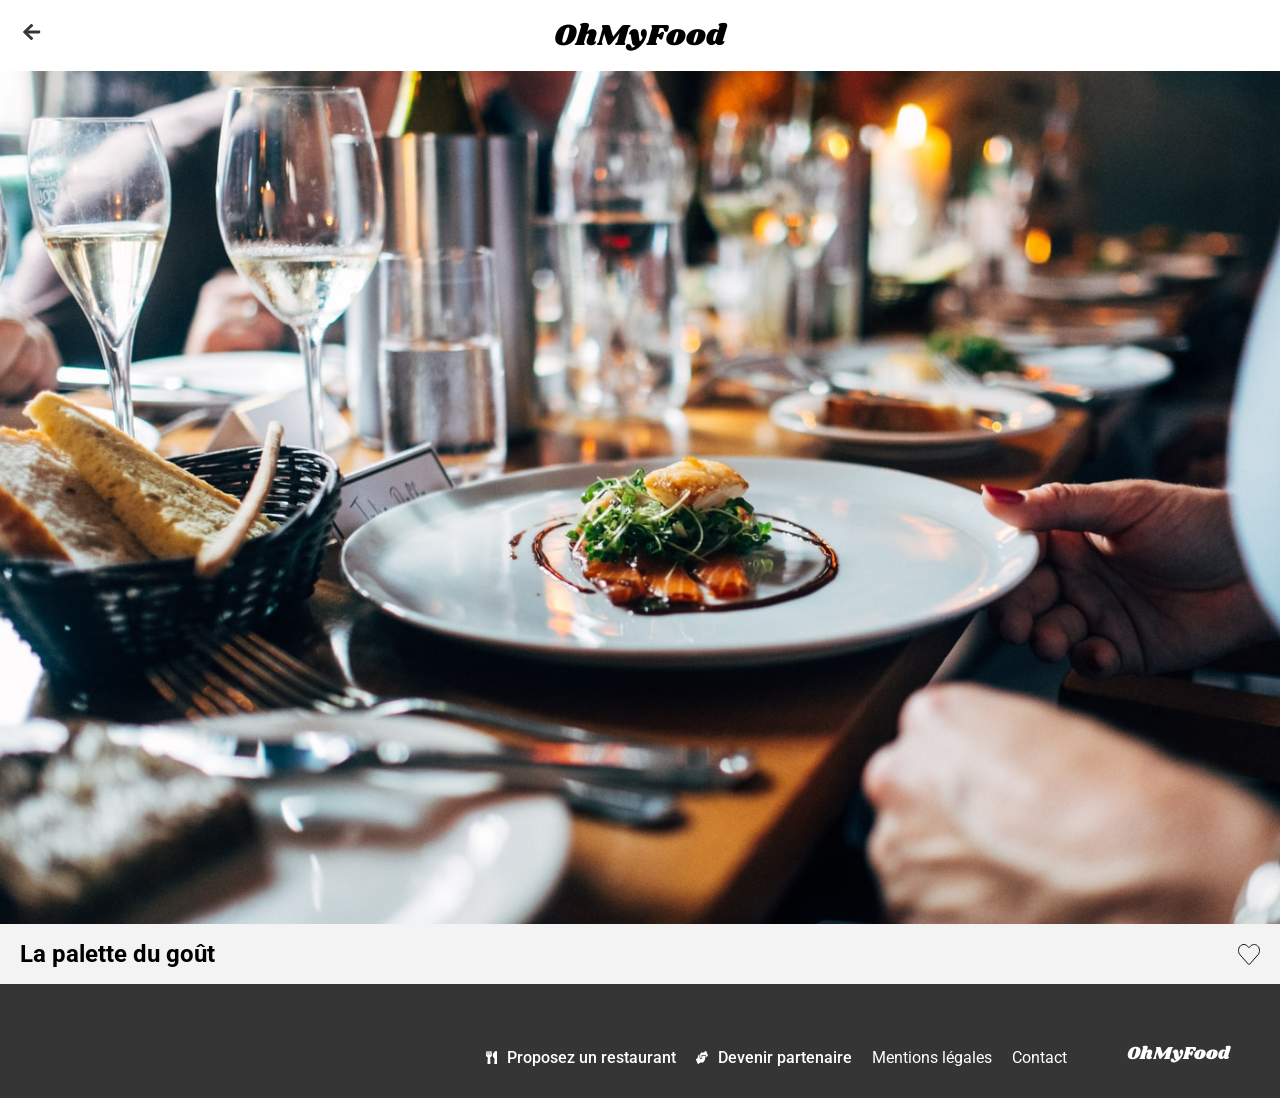
==== restaurant-1.html @ 134ded93 "Responsive accueil done" ====
<!DOCTYPE html>
<html lang="fr">
<head>
    <meta charset="UTF-8">
    <meta name="viewport" content="width=device-width, initial-scale=1.0">
    <title>OhMyFood</title>
    <link rel="stylesheet" href="sass/index-style.css">
    <link rel="preconnect" href="https://fonts.googleapis.com">
    <link rel="preconnect" href="https://fonts.gstatic.com" crossorigin>
    <link href="https://fonts.googleapis.com/css2?family=Roboto:ital,wght@0,100..900;1,100..900&family=Shrikhand&display=swap" rel="stylesheet">
    <link rel="stylesheet" href="https://cdnjs.cloudflare.com/ajax/libs/font-awesome/6.2.1/css/all.min.css" 
    integrity="sha512-MV7K8+y+gLIBoVD59lQIYicR65iaqukzvf/nwasF0nqhPay5w/9lJmVM2hMDcnK1OnMGCdVK+iQrJ7lzPJQd1w==" 
    crossorigin="anonymous" referrerpolicy="no-referrer">
</head>
<body>
        <header class="header_restaurants">
            <div class="title-bar">
                <a href="index.html" class="back-btn">
                    <img src="/assets/icons/back.svg" alt="fleche de retour menu">
                </a>
                <h1>OhMyFood</h1>
            </div>
            <img src="restaurants/resto1.jpg" alt="photo du restaurant 1">
        </header>
        <main>
            <div class="resto-titre">
                <h2>La palette du goût</h2>
                <img src="/assets/icons/heart.svg" alt="icone coeur vide">
        </main>
        <footer>
            <h2>OhMyFood</h2>
            <div>
                <a href="#">
                        <img src="/assets/icons/ustensils.svg"></i>
                        <p>Proposez un restaurant</p>
                </a>
                <a href="#">
                        <img src="/assets/icons/handshake.svg"></i>
                        <p>Devenir partenaire</p>
                </a>
                <a href="#">Mentions légales</a>
                <a href="#">Contact</a>
            </div>
        </footer>
</body>
</html>
---- sass/index-style.css ----
@charset "UTF-8";
.loader {
  background: white;
  width: 99.9vw;
  height: 100vh;
  position: absolute;
  top: 0px;
  left: 0px;
  display: flex;
  justify-content: center;
  align-items: center;
  align-content: center;
  z-index: 10;
  animation: loader-anim 0.05s 3s linear forwards;
}
.loader .square__container {
  width: 200px;
  height: 120px;
  position: relative;
  /* Le carré du loader*/
}
.loader .square__container .square {
  width: 24px;
  height: 24px;
  background: #99E2D0;
  offset-path: path("M 100 60 C 150 0, 200 0, 200 60 C 200 120, 150 120, 100 60 C 50 0, 0 0, 0 60 C 0 120, 50 120, 100 60");
  animation: infini 1s cubic-bezier(0.8, 0.33, 0.34, 0.69) 4;
}

/* Animation du loader */
@keyframes loader-anim {
  to {
    opacity: 0;
    z-index: -1;
  }
}
@keyframes infini {
  from {
    offset-distance: 0%;
  }
  to {
    offset-distance: 100%;
  }
}
.fa-solid {
  color: #7E7E7E;
}

body {
  padding: 0px;
  margin: 0px;
  width: 100%;
  background-color: #f3f3f3;
}

.contenu {
  width: 100%;
}

header {
  display: flex;
  flex-direction: column;
  align-items: center;
  justify-content: center;
  padding: 0px;
  gap: 4px;
}
header h2 {
  text-align: center;
  width: 75%;
}
header p {
  text-align: center;
}

h1 {
  font-family: "Shrikhand", serif;
  font-size: 30px;
  font-weight: 400;
  text-align: center;
  background-color: white;
  width: 100%;
  margin: 0;
  padding: 14px 0px 13px 0px;
  box-shadow: 0px 2px 4px 0px rgba(0, 0, 0, 0.1490196078);
}

h2 {
  font-family: "Roboto", sans-serif;
  font-size: 24px;
  font-weight: 700;
}

a {
  text-decoration: none;
  color: black;
}

.loc {
  width: 100%;
  height: 50px;
  background-color: #EAEAEA;
  display: flex;
  flex-direction: row;
  align-items: center;
  justify-content: center;
  gap: 8px;
  box-shadow: 0px 4px 4px 0px rgba(0, 0, 0, 0.2509803922);
}
.loc p {
  font-family: "Roboto", sans-serif;
  font-size: 16px;
  font-weight: 500;
  color: #353535;
  margin: 0px;
}

.intro {
  display: flex;
  flex-direction: column;
  align-items: center;
  gap: 16px;
  text-align: center;
}
.intro h2 {
  padding-top: 39px;
  margin: 0px;
  width: 275px;
}
.intro p {
  font-family: "Roboto", sans-serif;
  margin: 0px;
  padding: 0px 16px;
  font-size: 18px;
  font-weight: 300;
}
.intro a {
  text-decoration: none;
  text-align: center;
  align-content: center;
  color: white;
  background-image: linear-gradient(0deg, #9356DC, #FF79DA);
  width: 218px;
  height: 50px;
  border-radius: 25px;
  font-family: "Roboto", sans-serif;
  font-size: 16px;
  font-weight: 500;
  box-shadow: 0px 4px 10px 0px rgba(0, 0, 0, 0.2509803922);
  margin-bottom: 57px;
  transition: background-image 300ms;
}
.intro a:hover {
  background-image: linear-gradient(0deg, rgb(174, 128.25, 228.75), rgb(255, 172, 232.0820895522));
}

.fonctionnement {
  background-color: white;
  height: 440px;
  display: flex;
  flex-direction: column;
}
.fonctionnement h2 {
  padding: 48px 80px 26px 20px;
  margin: 0px;
}

.steps {
  display: flex;
  flex-direction: column;
  justify-content: center;
  align-items: center;
  gap: 25px;
  padding: 0px 20px 48px 20px;
}
.steps .step__card {
  position: relative;
  width: 335px;
  height: 72px;
  display: flex;
  flex-direction: row;
  align-items: center;
  gap: 16px;
  margin: 0px;
}
.steps .step__card .step__number {
  position: absolute;
  left: 10px;
  font-family: "Roboto", sans-serif;
  font-size: 14px;
  font-weight: 500;
  color: white;
  text-align: center;
  align-content: center;
  justify-content: center;
  background-color: #9356DC;
  width: 24px;
  height: 24px;
  border-radius: 50%;
  margin: 0px;
  z-index: 2;
}
.steps .step__card .step__card-content {
  width: calc(100% - 30px);
  height: 100%;
  position: relative;
  left: 20px;
  background-color: #F6F6F6;
  border-radius: 20px;
  box-shadow: 0px 4px 15px 0px rgba(0, 0, 0, 0.1490196078);
  display: flex;
  flex-direction: row;
  align-items: center;
  gap: 20px;
  z-index: 1;
  overflow: hidden;
  white-space: nowrap;
}
.steps .step__card .step__card-content i {
  position: relative;
  left: 30px;
}
.steps .step__card .step__card-content p {
  position: relative;
  left: 24px;
  width: 211px;
  font-family: "Roboto", sans-serif;
  font-size: 16px;
  font-weight: 500;
}

.header_restaurants {
  display: flex;
  flex-direction: column;
  align-items: center;
  gap: 0px;
}
.header_restaurants img {
  width: 100%;
  height: 20%;
  object-fit: cover;
}
.header_restaurants .title-bar {
  background-color: white;
  width: 100%;
  display: flex;
  flex-direction: row;
  align-items: center;
  gap: 8px;
}
.header_restaurants .title-bar .back-btn {
  position: absolute;
  left: 23px;
  top: 24px;
  text-decoration: none;
  color: black;
  background-color: white;
}

.restaurants {
  display: flex;
  flex-direction: column;
  justify-content: center;
  align-items: center;
  gap: 16px;
  padding: 0px 20px 48px 20px;
}
.restaurants h2 {
  padding: 54px 80px 10px 20px;
  margin: 0px;
}
.restaurants .restaurants__cards {
  display: flex;
  flex-direction: column;
  flex-wrap: wrap;
  gap: 18px;
}
.restaurants .restaurants__cards a {
  width: 100%;
}
.restaurants .restaurants__cards .restaurant__card {
  position: relative;
  width: 335px;
  height: 251px;
  background-color: white;
  border-radius: 20px;
  display: flex;
  flex-direction: column;
}
.restaurants .restaurants__cards .restaurant__card .newLabel {
  position: absolute;
  right: 15px;
  top: 15px;
  background-color: #99E2D0;
  color: #008766;
  font-family: "Roboto", sans-serif;
  font-size: 14px;
  font-weight: 500;
  padding: 4px 8px;
  border-radius: 2px;
  margin: 0px;
  z-index: 2;
}
.restaurants .restaurants__cards .restaurant__card img {
  border-top-left-radius: 20px;
  border-top-right-radius: 20px;
  height: 70%;
  object-fit: cover;
}
.restaurants .restaurants__cards .restaurant__card .restaurant__card-content {
  position: relative;
  padding: 16px;
  display: flex;
  flex-direction: row;
  justify-content: space-between;
  align-items: center;
  gap: 8px;
}
.restaurants .restaurants__cards .restaurant__card .restaurant__card-content img {
  position: absolute;
  right: 25px;
  width: 22px;
  height: 21px;
  border-radius: 0px;
}
.restaurants .restaurants__cards .restaurant__card .restaurant__card-content .heart__noanim {
  opacity: 1;
  transition: opacity 200ms;
}
.restaurants .restaurants__cards .restaurant__card .restaurant__card-content .heart__noanim:hover {
  opacity: 0;
}
.restaurants .restaurants__cards .restaurant__card .restaurant__card-content .heart__anim {
  opacity: 0;
  transition: opacity 200ms;
}
.restaurants .restaurants__cards .restaurant__card .restaurant__card-content .heart__anim:hover {
  opacity: 1;
}
.restaurants .restaurants__cards .restaurant__card .restaurant__card-content .restaurant__card-txt h3 {
  font-family: "Roboto", sans-serif;
  font-size: 18px;
  font-weight: 700;
  margin: 0px;
}
.restaurants .restaurants__cards .restaurant__card .restaurant__card-content .restaurant__card-txt p {
  font-family: "Roboto", sans-serif;
  font-size: 17px;
  font-weight: 300;
  margin: 0px;
}

.resto-titre {
  display: flex;
  flex-direction: row;
  align-items: center;
  justify-content: space-between;
  padding: 16px 20px;
}
.resto-titre h2 {
  font-family: "Roboto", sans-serif;
  font-size: 24px;
  font-weight: 700;
  margin: 0px;
}
.resto-titre img {
  width: 22px;
  height: 21px;
}

footer {
  height: 114px;
  background-color: #353535;
  display: flex;
  flex-direction: column;
  align-items: flex-start;
  justify-content: flex-start;
  gap: 8px;
  padding-top: 25px;
  padding-left: 22px;
  padding-bottom: 22px;
}
footer h2 {
  font-family: "Shrikhand", cursive;
  font-size: 18px;
  font-weight: 500;
  color: white;
  margin: 0px;
}
footer a {
  display: flex;
  flex-direction: row;
  align-items: center;
  text-decoration: none;
  gap: 10px;
  color: white;
  font-family: "Roboto", sans-serif;
  font-size: 16px;
  font-weight: 400;
}
footer a p {
  font-family: "Roboto", sans-serif;
  font-size: 16px;
  font-weight: 500;
  color: white;
  margin: 0px;
  white-space: nowrap;
}

@media (min-width: 920px) {
  .fonctionnement {
    height: 220px;
  }
  .steps {
    flex-direction: row;
  }
  .steps .step__card {
    flex-direction: row;
  }
  .restaurants h2 {
    padding: 54px 20px 10px 20px;
    margin: 0px;
  }
  .restaurants .restaurants__cards {
    display: grid;
    grid-template-columns: 49% 49%;
    grid-template-rows: auto;
    width: 70%;
    height: 100%;
    row-gap: 50px;
    column-gap: 100px;
    place-items: center;
    place-content: center;
  }
  .restaurants .restaurants__cards .restaurant__card {
    width: 100%;
  }
}
@media (min-width: 1130px) {
  .restaurants .restaurants__cards .restaurant__card {
    width: 100%;
    max-width: 490px;
  }
  footer {
    flex-direction: row-reverse;
    padding-right: 22px;
    gap: 0px;
    padding: 0px;
  }
  footer > div {
    width: 100%;
    display: flex;
    justify-content: flex-end;
    gap: 20px;
    padding-right: 60px;
    padding-top: 64px;
  }
  footer h2 {
    padding-top: 57px;
    padding-right: 25px;
    margin-right: 25px;
    font-size: 18px;
  }
  footer a {
    width: auto;
  }
  footer a p {
    width: auto;
  }
}

/*# sourceMappingURL=index-style.css.map */
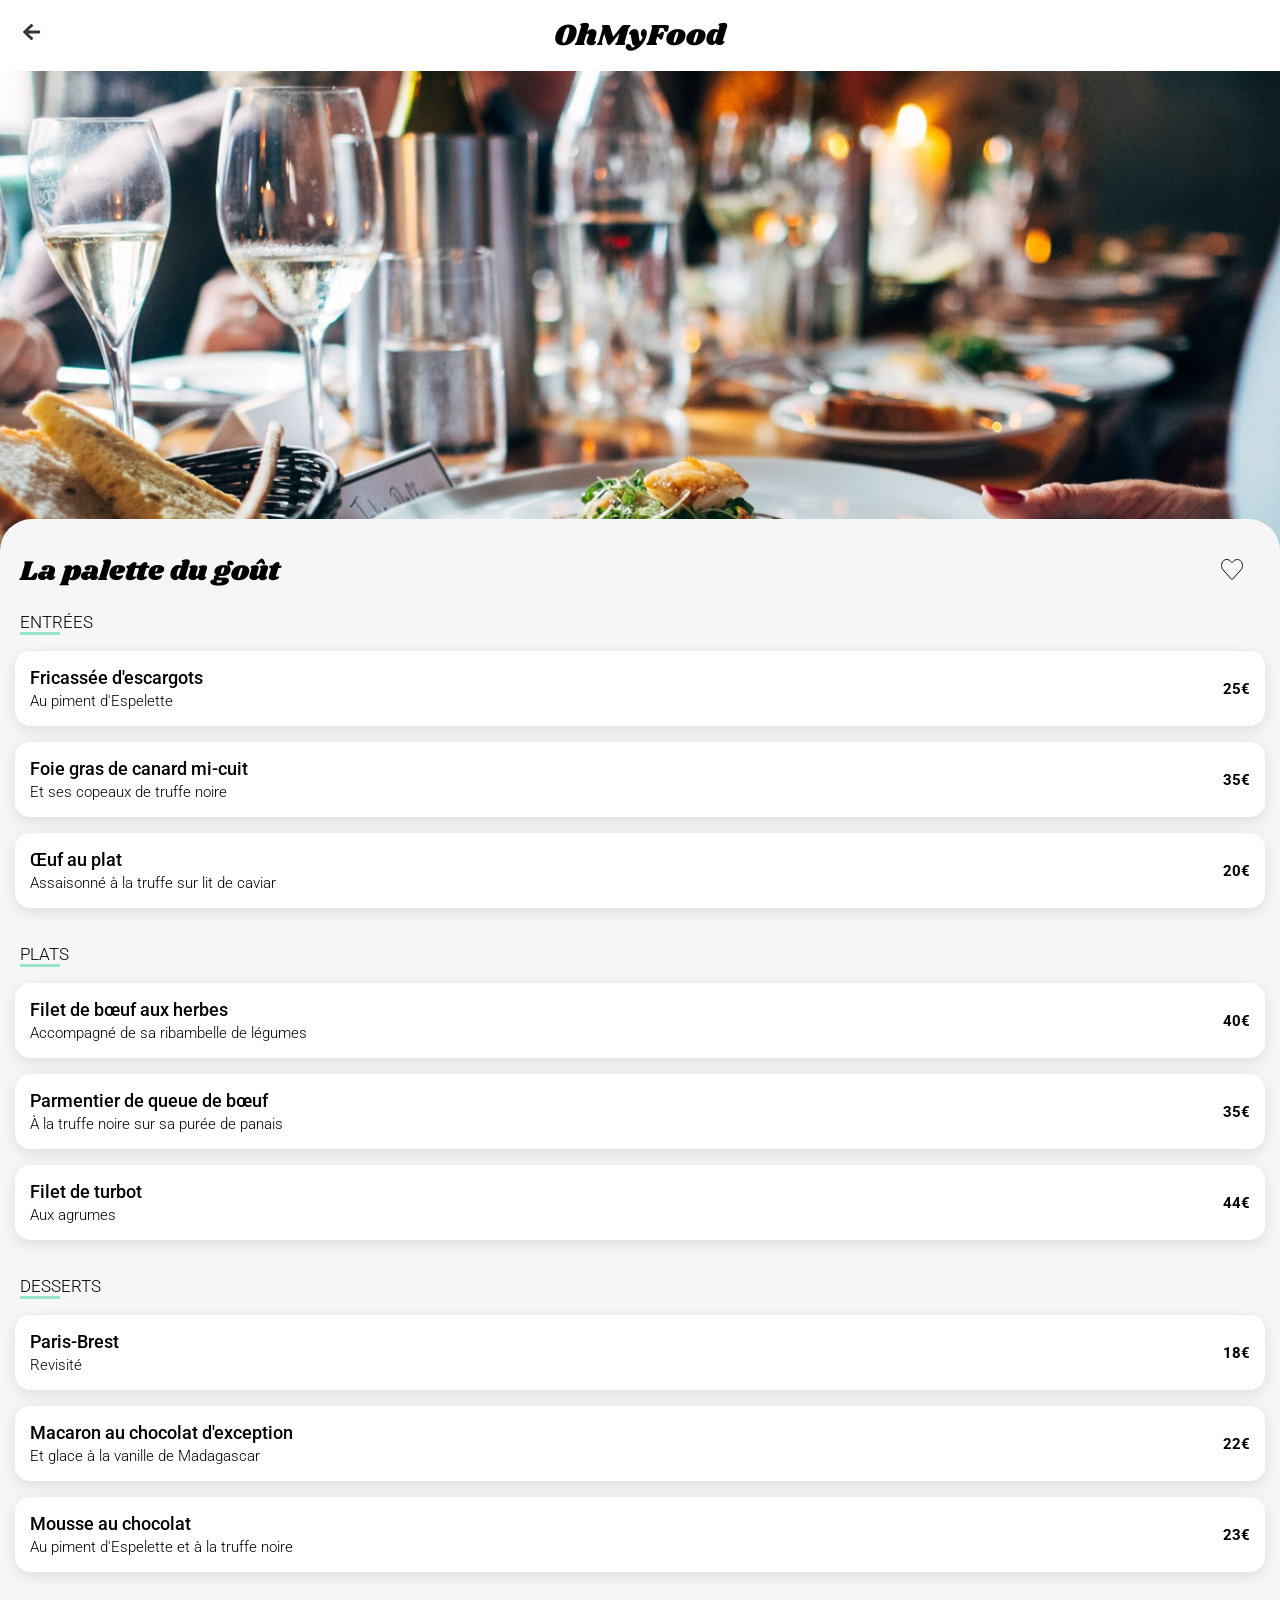
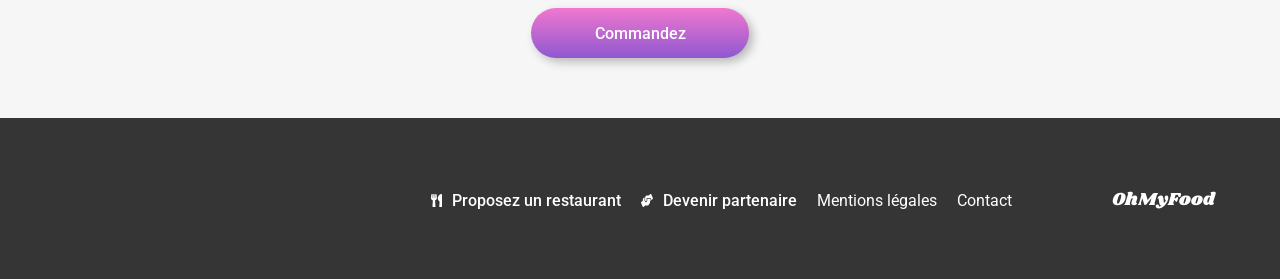
==== commit cb079fbf: "animations resto 1 ok" ====
--- a/restaurant-1.html
+++ b/restaurant-1.html
@@ -20,12 +20,112 @@
                 </a>
                 <h1>OhMyFood</h1>
             </div>
+        </header>
+        <div class="restaurant__image">
             <img src="restaurants/resto1.jpg" alt="photo du restaurant 1">
-        </header>
-        <main>
-            <div class="resto-titre">
+        </div>
+        <main class="restaurant__main">
+            <div class="resto__titre">
                 <h2>La palette du goût</h2>
-                <img src="/assets/icons/heart.svg" alt="icone coeur vide">
+                <img class="heart__noanim" src="/assets/icons/heart.svg">
+                <img class="heart__anim" src="/assets/icons/heart_filled.svg">
+            </div>
+            <div class="resto__menu">
+                <div class="menu__partie"><p>ENTRÉES</p></div>
+                <div class=" menu__item menu__item--1">
+                    <div class="item__content">
+                        <h3 class="item__name">Fricassée d'escargots</h3>
+                        <div class="item__description">Au piment d'Espelette</div>
+                    </div>
+                    <p class="item__price">25€</p>
+                    <div class="selection">
+                        <i class="fa-solid fa-circle-check"></i>
+                    </div>
+                </div>
+                <div class="menu__item menu__item--2">
+                    <div class="item__content">
+                        <h3 class="item__name">Foie gras de canard mi-cuit</h3>
+                        <p class="item__description">Et ses copeaux de truffe noire</p>
+                    </div>
+                    <p class="item__price">35€</p>
+                    <div class="selection">
+                        <i class="fa-solid fa-circle-check"></i>
+                    </div>
+                </div>
+                <div class="menu__item menu__item--3">
+                    <div class="item__content">
+                        <h3 class="item__name">Œuf au plat</h3>
+                        <p class="item__description">Assaisonné à la truffe sur lit de caviar</p>
+                    </div>
+                    <p class="item__price">20€</p>
+                    <div class="selection">
+                        <i class="fa-solid fa-circle-check"></i>
+                    </div>
+                </div>
+                <div class="menu__partie"><p>PLATS</p></div>
+                <div class="menu__item menu__item--4">
+                    <div class="item__content">
+                        <h3 class="item__name">Filet de bœuf aux herbes</h3>
+                        <p class="item__description">Accompagné de sa ribambelle de légumes</p>
+                    </div>
+                    <p class="item__price">40€</p>
+                    <div class="selection">
+                        <i class="fa-solid fa-circle-check"></i>
+                    </div>
+                </div>
+                <div class="menu__item menu__item--5">
+                    <div class="item__content">
+                        <h3 class="item__name">Parmentier de queue de bœuf</h3>
+                        <p class="item__description">À la truffe noire sur sa purée de panais</p>
+                    </div>
+                    <p class="item__price">35€</p>
+                    <div class="selection">
+                        <i class="fa-solid fa-circle-check"></i>
+                    </div>
+                </div>
+                <div class="menu__item menu__item--6">
+                    <div class="item__content">
+                        <h3 class="item__name">Filet de turbot</h3>
+                        <p class="item__description">Aux agrumes</p>
+                    </div>
+                    <p class="item__price">44€</p>
+                    <div class="selection">
+                        <i class="fa-solid fa-circle-check"></i>
+                    </div>
+                </div>
+                <div class="menu__partie"><p>DESSERTS</p></div>
+                <div class="menu__item menu__item--7">
+                    <div class="item__content">
+                        <h3 class="item__name">Paris-Brest</h3>
+                        <p class="item__description">Revisité</p>
+                    </div>
+                    <p class="item__price">18€</p>
+                    <div class="selection">
+                        <i class="fa-solid fa-circle-check"></i>
+                    </div>
+                </div>
+                <div class="menu__item menu__item--8">
+                    <div class="item__content">
+                        <h3 class="item__name">Macaron au chocolat d'exception </h3>
+                        <p class="item__description">Et glace à la vanille de Madagascar</p>
+                    </div>
+                    <p class="item__price">22€</p>
+                    <div class="selection">
+                        <i class="fa-solid fa-circle-check"></i>
+                    </div>
+                </div>
+                <div class="menu__item menu__item--9">
+                    <div class="item__content">
+                        <h3 class="item__name">Mousse au chocolat</h3>
+                        <p class="item__description">Au piment d'Espelette et à la truffe noire</p>
+                    </div>
+                    <p class="item__price">23€</p>
+                    <div class="selection">
+                        <i class="fa-solid fa-circle-check"></i>
+                    </div>
+                </div>
+            </div>
+            <div class="btn__container"><a href="#" class="btn">Commandez</a></div>
         </main>
         <footer>
             <h2>OhMyFood</h2>
--- a/sass/index-style.css
+++ b/sass/index-style.css
@@ -46,6 +46,22 @@
   color: #7E7E7E;
 }
 
+.heart__noanim {
+  opacity: 1;
+  transition: opacity 200ms;
+}
+.heart__noanim:hover {
+  opacity: 0;
+}
+
+.heart__anim {
+  opacity: 0;
+  transition: opacity 200ms;
+}
+.heart__anim:hover {
+  opacity: 1;
+}
+
 body {
   padding: 0px;
   margin: 0px;
@@ -96,62 +112,75 @@
   color: black;
 }
 
-.loc {
-  width: 100%;
-  height: 50px;
-  background-color: #EAEAEA;
-  display: flex;
-  flex-direction: row;
-  align-items: center;
+.btn__container {
+  display: flex;
   justify-content: center;
-  gap: 8px;
-  box-shadow: 0px 4px 4px 0px rgba(0, 0, 0, 0.2509803922);
-}
-.loc p {
-  font-family: "Roboto", sans-serif;
-  font-size: 16px;
-  font-weight: 500;
-  color: #353535;
-  margin: 0px;
-}
-
-.intro {
-  display: flex;
-  flex-direction: column;
-  align-items: center;
-  gap: 16px;
-  text-align: center;
-}
-.intro h2 {
-  padding-top: 39px;
-  margin: 0px;
-  width: 275px;
-}
-.intro p {
-  font-family: "Roboto", sans-serif;
-  margin: 0px;
-  padding: 0px 16px;
-  font-size: 18px;
-  font-weight: 300;
-}
-.intro a {
+  align-items: center;
+  padding: 20px;
+}
+
+.btn {
   text-decoration: none;
   text-align: center;
   align-content: center;
   color: white;
-  background-image: linear-gradient(0deg, #9356DC, #FF79DA);
   width: 218px;
   height: 50px;
   border-radius: 25px;
   font-family: "Roboto", sans-serif;
   font-size: 16px;
   font-weight: 500;
+  margin-bottom: 40px;
   box-shadow: 0px 4px 10px 0px rgba(0, 0, 0, 0.2509803922);
-  margin-bottom: 57px;
-  transition: background-image 300ms;
-}
-.intro a:hover {
-  background-image: linear-gradient(0deg, rgb(174, 128.25, 228.75), rgb(255, 172, 232.0820895522));
+  background-color: #686868;
+  background-image: linear-gradient(0deg, rgba(147, 86, 220, 0.9), rgba(255, 121, 218, 0.9));
+  cursor: pointer;
+  transition-duration: 0.25s;
+  box-shadow: 0.25rem 0.25rem 10px rgba(0, 0, 0, 0.25);
+}
+.btn:hover {
+  background-color: #fff;
+  box-shadow: 0.25rem 0.25rem 10px rgba(0, 0, 0, 0.5);
+}
+
+.loc {
+  width: 100%;
+  height: 50px;
+  background-color: #EAEAEA;
+  display: flex;
+  flex-direction: row;
+  align-items: center;
+  justify-content: center;
+  gap: 8px;
+  box-shadow: 0px 4px 4px 0px rgba(0, 0, 0, 0.2509803922);
+}
+.loc p {
+  font-family: "Roboto", sans-serif;
+  font-size: 16px;
+  font-weight: 500;
+  color: #353535;
+  margin: 0px;
+}
+
+.intro {
+  display: flex;
+  flex-direction: column;
+  align-items: center;
+  gap: 16px;
+  text-align: center;
+  padding-bottom: 17px;
+}
+.intro h2 {
+  padding-top: 39px;
+  margin: 0px;
+  width: 275px;
+}
+.intro p {
+  font-family: "Roboto", sans-serif;
+  margin: 0px;
+  padding: 0px 16px;
+  font-size: 18px;
+  font-weight: 300;
 }
 
 .fonctionnement {
@@ -235,11 +264,6 @@
   align-items: center;
   gap: 0px;
 }
-.header_restaurants img {
-  width: 100%;
-  height: 20%;
-  object-fit: cover;
-}
 .header_restaurants .title-bar {
   background-color: white;
   width: 100%;
@@ -258,18 +282,16 @@
 }
 
 .restaurants {
-  display: flex;
-  flex-direction: column;
-  justify-content: center;
   align-items: center;
   gap: 16px;
-  padding: 0px 20px 48px 20px;
+  padding: 0px 0px 48px 0px;
 }
 .restaurants h2 {
   padding: 54px 80px 10px 20px;
   margin: 0px;
 }
 .restaurants .restaurants__cards {
+  padding: 20px;
   display: flex;
   flex-direction: column;
   flex-wrap: wrap;
@@ -280,7 +302,7 @@
 }
 .restaurants .restaurants__cards .restaurant__card {
   position: relative;
-  width: 335px;
+  width: 100%;
   height: 251px;
   background-color: white;
   border-radius: 20px;
@@ -323,20 +345,6 @@
   height: 21px;
   border-radius: 0px;
 }
-.restaurants .restaurants__cards .restaurant__card .restaurant__card-content .heart__noanim {
-  opacity: 1;
-  transition: opacity 200ms;
-}
-.restaurants .restaurants__cards .restaurant__card .restaurant__card-content .heart__noanim:hover {
-  opacity: 0;
-}
-.restaurants .restaurants__cards .restaurant__card .restaurant__card-content .heart__anim {
-  opacity: 0;
-  transition: opacity 200ms;
-}
-.restaurants .restaurants__cards .restaurant__card .restaurant__card-content .heart__anim:hover {
-  opacity: 1;
-}
 .restaurants .restaurants__cards .restaurant__card .restaurant__card-content .restaurant__card-txt h3 {
   font-family: "Roboto", sans-serif;
   font-size: 18px;
@@ -350,22 +358,169 @@
   margin: 0px;
 }
 
-.resto-titre {
+.restaurant__main {
+  margin-top: -4rem;
+  border-radius: 2rem 2rem 0 0;
+  background-color: #f6f6f6;
+  z-index: 1;
+  position: relative;
+}
+
+.resto__titre {
   display: flex;
   flex-direction: row;
-  align-items: center;
   justify-content: space-between;
-  padding: 16px 20px;
-}
-.resto-titre h2 {
-  font-family: "Roboto", sans-serif;
-  font-size: 24px;
-  font-weight: 700;
-  margin: 0px;
-}
-.resto-titre img {
+  padding: 16px 20px 0px 20px;
+  margin: 0px;
+}
+.resto__titre h2 {
+  font-family: "Shrikhand", serif;
+  font-size: 28px;
+  font-weight: 400;
+  margin: 0px;
+  padding-top: 16px;
+}
+.resto__titre img {
   width: 22px;
   height: 21px;
+  margin-right: 12px;
+  padding-top: 24px;
+  position: absolute;
+  right: 25px;
+  width: 22px;
+  height: 21px;
+  border-radius: 0px;
+}
+
+.restaurant__image {
+  max-width: 100%;
+  max-height: 32rem;
+  width: 100%;
+  object-fit: cover;
+}
+.restaurant__image img {
+  width: 100%;
+  object-fit: cover;
+}
+
+.resto__menu {
+  padding-bottom: 16px;
+  display: flex;
+  flex-direction: column;
+  gap: 16px;
+}
+.resto__menu h3 {
+  font-family: "Roboto", sans-serif;
+  font-size: 18px;
+  font-weight: 700;
+  margin: 0px;
+}
+.resto__menu p {
+  font-family: "Roboto", sans-serif;
+  font-size: 17px;
+  font-weight: 300;
+  margin: 0px;
+}
+.resto__menu .menu__partie {
+  width: 40px;
+  border-bottom: 3px #99E2D0 solid;
+  margin: 20px 20px 0px 20px;
+}
+.resto__menu .menu__item {
+  position: relative;
+  display: flex;
+  align-items: center;
+  background-color: white;
+  border-radius: 15px;
+  width: auto;
+  height: auto;
+  margin: 0px 15px;
+  box-shadow: 0px 4.01px 15.04px 0px rgba(0, 0, 0, 0.1019607843);
+  overflow: hidden;
+  cursor: pointer;
+  gap: 15px;
+  animation: item__appear 300ms ease-out both;
+  transform-origin: right;
+}
+.resto__menu .menu__item--1 {
+  animation-delay: 100ms;
+}
+.resto__menu .menu__item--2 {
+  animation-delay: 200ms;
+}
+.resto__menu .menu__item--3 {
+  animation-delay: 300ms;
+}
+.resto__menu .menu__item--4 {
+  animation-delay: 400ms;
+}
+.resto__menu .menu__item--5 {
+  animation-delay: 500ms;
+}
+.resto__menu .menu__item--6 {
+  animation-delay: 600ms;
+}
+.resto__menu .menu__item--7 {
+  animation-delay: 700ms;
+}
+.resto__menu .menu__item--8 {
+  animation-delay: 800ms;
+}
+.resto__menu .menu__item--9 {
+  animation-delay: 900ms;
+}
+.resto__menu .menu__item:hover .selection {
+  margin-right: 0px;
+}
+.resto__menu .menu__item .item__content {
+  max-width: 100%;
+  min-width: 10%;
+  display: flex;
+  flex-direction: column;
+  gap: 4px;
+  flex: 1;
+  padding: 15px;
+}
+.resto__menu .menu__item .item__content .item__name {
+  font-family: "Roboto", sans-serif;
+  font-size: 18px;
+  font-weight: 500;
+  margin: 0px;
+  white-space: nowrap;
+  overflow: hidden;
+  text-overflow: ellipsis;
+}
+.resto__menu .menu__item .item__content .item__description {
+  width: 75%;
+  font-family: "Roboto", sans-serif;
+  font-size: 15px;
+  font-weight: 300;
+  margin: 0px;
+  white-space: nowrap;
+  overflow: hidden;
+  text-overflow: ellipsis;
+}
+.resto__menu .menu__item .item__price {
+  font-family: "Roboto", sans-serif;
+  font-size: 15px;
+  font-weight: 700;
+  margin: 0px;
+}
+.resto__menu .menu__item .selection {
+  height: 75px;
+  width: 75px;
+  background-color: #99E2D0;
+  border-top-right-radius: 15px;
+  border-bottom-right-radius: 15px;
+  margin: 0px -75px 0px 0px;
+  text-align: center;
+  align-content: center;
+  transition: margin-right 300ms cubic-bezier(0.42, 0.03, 0.57, 1.06);
+  opacity: 1;
+}
+.resto__menu .menu__item .selection .fa-solid {
+  color: white;
+  font-size: 20px;
 }
 
 footer {
@@ -423,49 +578,57 @@
   }
   .restaurants .restaurants__cards {
     display: grid;
-    grid-template-columns: 49% 49%;
+    grid-template-columns: 50% 50%;
     grid-template-rows: auto;
-    width: 70%;
     height: 100%;
     row-gap: 50px;
-    column-gap: 100px;
     place-items: center;
     place-content: center;
+    padding: 20px;
   }
   .restaurants .restaurants__cards .restaurant__card {
     width: 100%;
   }
-}
-@media (min-width: 1130px) {
-  .restaurants .restaurants__cards .restaurant__card {
-    width: 100%;
-    max-width: 490px;
-  }
   footer {
     flex-direction: row-reverse;
-    padding-right: 22px;
-    gap: 0px;
-    padding: 0px;
-  }
-  footer > div {
-    width: 100%;
+    align-items: center;
+    justify-content: flex-start;
+    gap: 100px;
+    padding-right: 25px;
+  }
+  footer h2 {
+    font-size: 18px;
+    font-weight: 500;
+    color: white;
+    margin: 0px;
+    margin-right: 40px;
+  }
+  footer div {
     display: flex;
-    justify-content: flex-end;
+    flex-direction: row;
+    align-items: center;
+    text-decoration: none;
     gap: 20px;
-    padding-right: 60px;
-    padding-top: 64px;
-  }
-  footer h2 {
-    padding-top: 57px;
-    padding-right: 25px;
-    margin-right: 25px;
-    font-size: 18px;
-  }
-  footer a {
-    width: auto;
-  }
-  footer a p {
-    width: auto;
+    color: white;
+    font-family: "Roboto", sans-serif;
+    font-size: 16px;
+    font-weight: 400;
+  }
+  footer div p {
+    font-family: "Roboto", sans-serif;
+    font-size: 16px;
+    font-weight: 500;
+    color: white;
+    margin: 0px;
+    white-space: nowrap;
+  }
+}
+@keyframes item__appear {
+  0% {
+    transform: scaleX(0);
+  }
+  100% {
+    transform: scaleX(1);
   }
 }
 
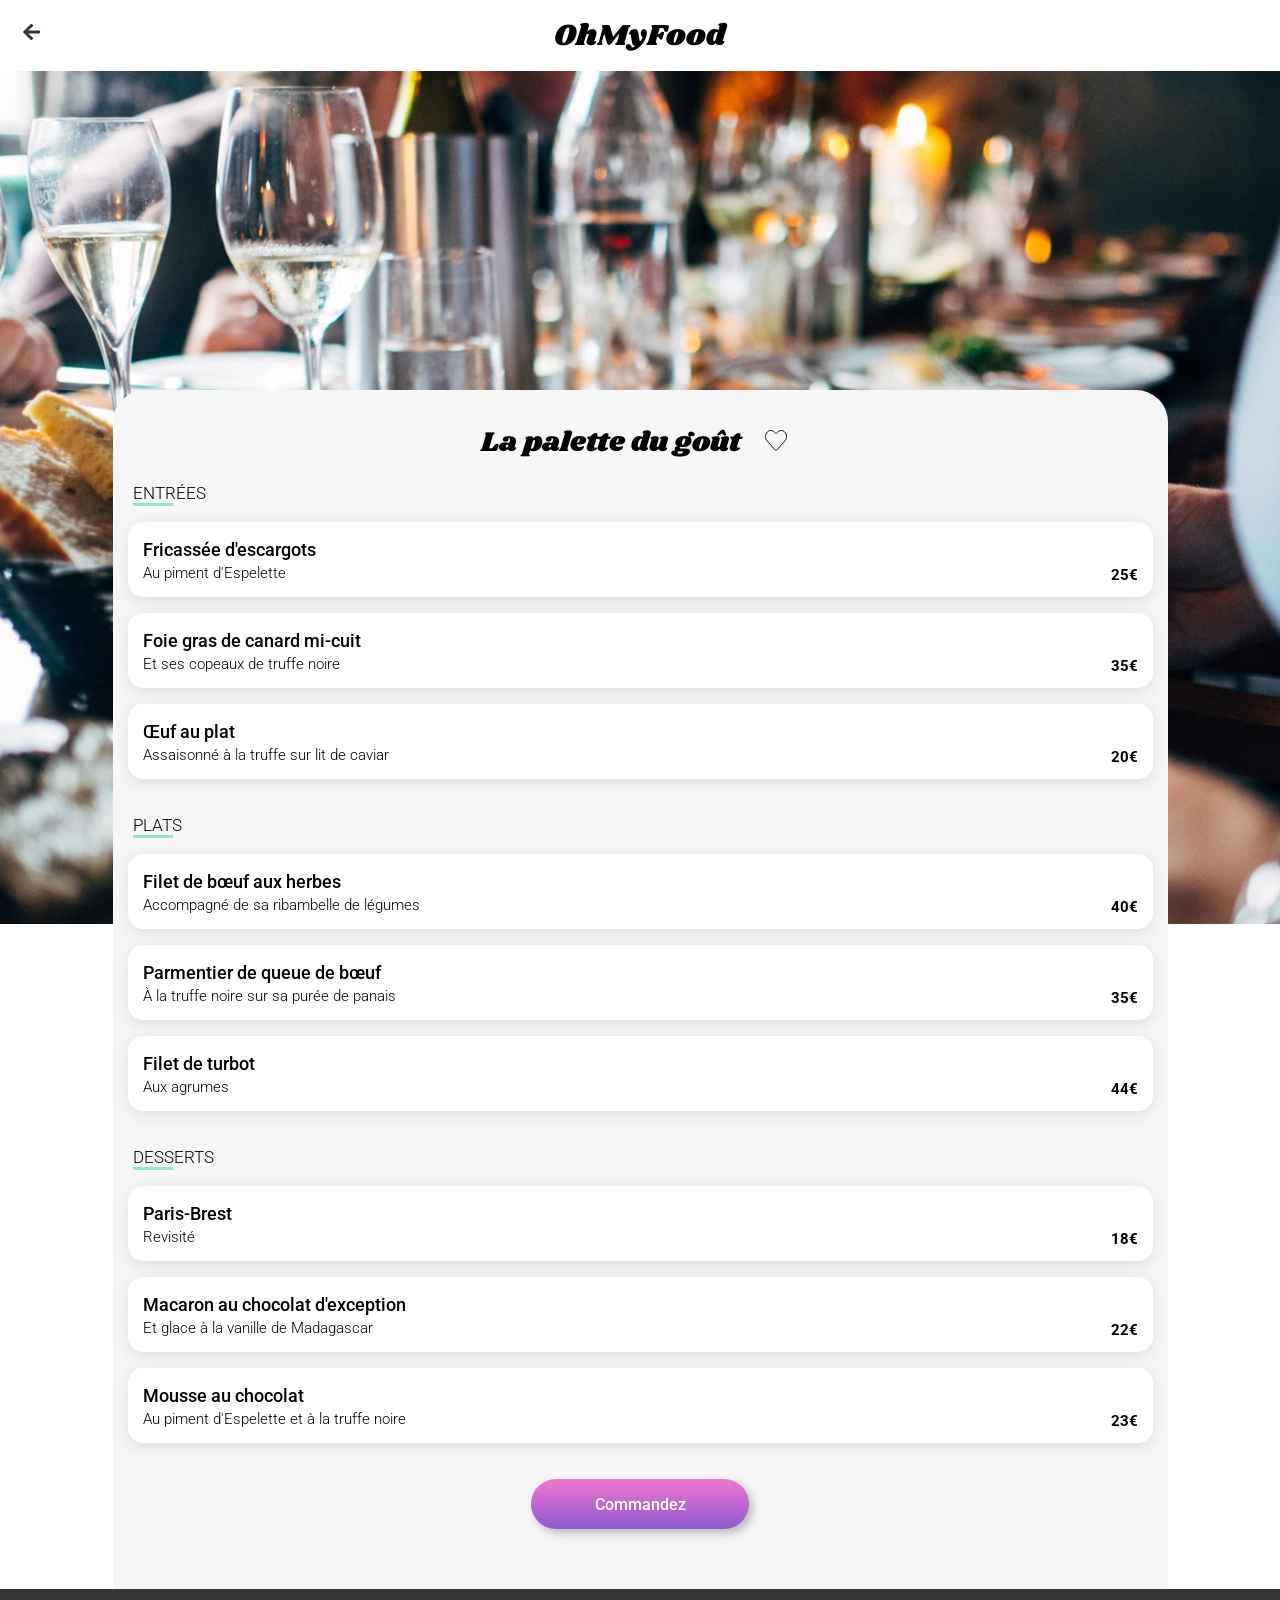
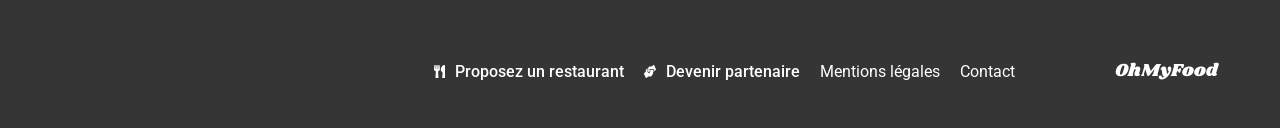
==== commit e6a1c0c9: "Suppression des "/" en debut de lien d'images (pbm github pages)" ====
--- a/restaurant-1.html
+++ b/restaurant-1.html
@@ -16,7 +16,7 @@
         <header class="header_restaurants">
             <div class="title-bar">
                 <a href="index.html" class="back-btn">
-                    <img src="/assets/icons/back.svg" alt="fleche de retour menu">
+                    <img src="assets/icons/back.svg" alt="fleche de retour menu">
                 </a>
                 <h1>OhMyFood</h1>
             </div>
@@ -27,8 +27,10 @@
         <main class="restaurant__main">
             <div class="resto__titre">
                 <h2>La palette du goût</h2>
-                <img class="heart__noanim" src="/assets/icons/heart.svg">
-                <img class="heart__anim" src="/assets/icons/heart_filled.svg">
+                <div>
+                    <img class="heart__noanim" src="assets/icons/heart.svg" alt="icone de coeur vide">
+                    <img class="heart__anim" src="assets/icons/heart_filled.svg" alt="icone de coeur rempli">
+                </div>
             </div>
             <div class="resto__menu">
                 <div class="menu__partie"><p>ENTRÉES</p></div>
@@ -131,11 +133,11 @@
             <h2>OhMyFood</h2>
             <div>
                 <a href="#">
-                        <img src="/assets/icons/ustensils.svg"></i>
+                        <img src="assets/icons/ustensils.svg" alt="icone de couverts">
                         <p>Proposez un restaurant</p>
                 </a>
                 <a href="#">
-                        <img src="/assets/icons/handshake.svg"></i>
+                        <img src="assets/icons/handshake.svg" alt="icone de serrage de mains">
                         <p>Devenir partenaire</p>
                 </a>
                 <a href="#">Mentions légales</a>
--- a/sass/index-style.css
+++ b/sass/index-style.css
@@ -1,4 +1,28 @@
 @charset "UTF-8";
+@keyframes item__appear {
+  0% {
+    transform: scaleX(0);
+  }
+  100% {
+    transform: scaleX(1);
+  }
+}
+.heart__noanim {
+  opacity: 1;
+  transition: opacity 200ms;
+}
+.heart__noanim:hover {
+  opacity: 0;
+}
+
+.heart__anim {
+  opacity: 0;
+  transition: opacity 200ms;
+}
+.heart__anim:hover {
+  opacity: 1;
+}
+
 .loader {
   background: white;
   width: 99.9vw;
@@ -42,334 +66,21 @@
     offset-distance: 100%;
   }
 }
-.fa-solid {
-  color: #7E7E7E;
-}
-
-.heart__noanim {
-  opacity: 1;
-  transition: opacity 200ms;
-}
-.heart__noanim:hover {
-  opacity: 0;
-}
-
-.heart__anim {
-  opacity: 0;
-  transition: opacity 200ms;
-}
-.heart__anim:hover {
-  opacity: 1;
-}
-
-body {
-  padding: 0px;
-  margin: 0px;
-  width: 100%;
-  background-color: #f3f3f3;
-}
-
-.contenu {
-  width: 100%;
-}
-
-header {
-  display: flex;
-  flex-direction: column;
-  align-items: center;
-  justify-content: center;
-  padding: 0px;
-  gap: 4px;
-}
-header h2 {
-  text-align: center;
-  width: 75%;
-}
-header p {
-  text-align: center;
-}
-
-h1 {
-  font-family: "Shrikhand", serif;
-  font-size: 30px;
-  font-weight: 400;
-  text-align: center;
-  background-color: white;
-  width: 100%;
-  margin: 0;
-  padding: 14px 0px 13px 0px;
-  box-shadow: 0px 2px 4px 0px rgba(0, 0, 0, 0.1490196078);
-}
-
-h2 {
-  font-family: "Roboto", sans-serif;
-  font-size: 24px;
-  font-weight: 700;
-}
-
-a {
-  text-decoration: none;
-  color: black;
-}
-
-.btn__container {
-  display: flex;
-  justify-content: center;
-  align-items: center;
-  padding: 20px;
-}
-
-.btn {
-  text-decoration: none;
-  text-align: center;
-  align-content: center;
-  color: white;
-  width: 218px;
-  height: 50px;
-  border-radius: 25px;
-  font-family: "Roboto", sans-serif;
-  font-size: 16px;
-  font-weight: 500;
-  margin-bottom: 40px;
-  box-shadow: 0px 4px 10px 0px rgba(0, 0, 0, 0.2509803922);
-  background-color: #686868;
-  background-image: linear-gradient(0deg, rgba(147, 86, 220, 0.9), rgba(255, 121, 218, 0.9));
-  cursor: pointer;
-  transition-duration: 0.25s;
-  box-shadow: 0.25rem 0.25rem 10px rgba(0, 0, 0, 0.25);
-}
-.btn:hover {
-  background-color: #fff;
-  box-shadow: 0.25rem 0.25rem 10px rgba(0, 0, 0, 0.5);
-}
-
-.loc {
-  width: 100%;
-  height: 50px;
-  background-color: #EAEAEA;
-  display: flex;
-  flex-direction: row;
-  align-items: center;
-  justify-content: center;
-  gap: 8px;
-  box-shadow: 0px 4px 4px 0px rgba(0, 0, 0, 0.2509803922);
-}
-.loc p {
-  font-family: "Roboto", sans-serif;
-  font-size: 16px;
-  font-weight: 500;
-  color: #353535;
-  margin: 0px;
-}
-
-.intro {
-  display: flex;
-  flex-direction: column;
-  align-items: center;
-  gap: 16px;
-  text-align: center;
-  padding-bottom: 17px;
-}
-.intro h2 {
-  padding-top: 39px;
-  margin: 0px;
-  width: 275px;
-}
-.intro p {
-  font-family: "Roboto", sans-serif;
-  margin: 0px;
-  padding: 0px 16px;
-  font-size: 18px;
-  font-weight: 300;
-}
-
-.fonctionnement {
-  background-color: white;
-  height: 440px;
-  display: flex;
-  flex-direction: column;
-}
-.fonctionnement h2 {
-  padding: 48px 80px 26px 20px;
-  margin: 0px;
-}
-
-.steps {
-  display: flex;
-  flex-direction: column;
-  justify-content: center;
-  align-items: center;
-  gap: 25px;
-  padding: 0px 20px 48px 20px;
-}
-.steps .step__card {
-  position: relative;
-  width: 335px;
-  height: 72px;
-  display: flex;
-  flex-direction: row;
-  align-items: center;
-  gap: 16px;
-  margin: 0px;
-}
-.steps .step__card .step__number {
-  position: absolute;
-  left: 10px;
-  font-family: "Roboto", sans-serif;
-  font-size: 14px;
-  font-weight: 500;
-  color: white;
-  text-align: center;
-  align-content: center;
-  justify-content: center;
-  background-color: #9356DC;
-  width: 24px;
-  height: 24px;
-  border-radius: 50%;
-  margin: 0px;
-  z-index: 2;
-}
-.steps .step__card .step__card-content {
-  width: calc(100% - 30px);
-  height: 100%;
-  position: relative;
-  left: 20px;
-  background-color: #F6F6F6;
-  border-radius: 20px;
-  box-shadow: 0px 4px 15px 0px rgba(0, 0, 0, 0.1490196078);
-  display: flex;
-  flex-direction: row;
-  align-items: center;
-  gap: 20px;
-  z-index: 1;
-  overflow: hidden;
-  white-space: nowrap;
-}
-.steps .step__card .step__card-content i {
-  position: relative;
-  left: 30px;
-}
-.steps .step__card .step__card-content p {
-  position: relative;
-  left: 24px;
-  width: 211px;
-  font-family: "Roboto", sans-serif;
-  font-size: 16px;
-  font-weight: 500;
-}
-
-.header_restaurants {
-  display: flex;
-  flex-direction: column;
-  align-items: center;
-  gap: 0px;
-}
-.header_restaurants .title-bar {
-  background-color: white;
-  width: 100%;
-  display: flex;
-  flex-direction: row;
-  align-items: center;
-  gap: 8px;
-}
-.header_restaurants .title-bar .back-btn {
-  position: absolute;
-  left: 23px;
-  top: 24px;
-  text-decoration: none;
-  color: black;
-  background-color: white;
-}
-
-.restaurants {
-  align-items: center;
-  gap: 16px;
-  padding: 0px 0px 48px 0px;
-}
-.restaurants h2 {
-  padding: 54px 80px 10px 20px;
-  margin: 0px;
-}
-.restaurants .restaurants__cards {
-  padding: 20px;
-  display: flex;
-  flex-direction: column;
-  flex-wrap: wrap;
-  gap: 18px;
-}
-.restaurants .restaurants__cards a {
-  width: 100%;
-}
-.restaurants .restaurants__cards .restaurant__card {
-  position: relative;
-  width: 100%;
-  height: 251px;
-  background-color: white;
-  border-radius: 20px;
-  display: flex;
-  flex-direction: column;
-}
-.restaurants .restaurants__cards .restaurant__card .newLabel {
-  position: absolute;
-  right: 15px;
-  top: 15px;
-  background-color: #99E2D0;
-  color: #008766;
-  font-family: "Roboto", sans-serif;
-  font-size: 14px;
-  font-weight: 500;
-  padding: 4px 8px;
-  border-radius: 2px;
-  margin: 0px;
-  z-index: 2;
-}
-.restaurants .restaurants__cards .restaurant__card img {
-  border-top-left-radius: 20px;
-  border-top-right-radius: 20px;
-  height: 70%;
-  object-fit: cover;
-}
-.restaurants .restaurants__cards .restaurant__card .restaurant__card-content {
-  position: relative;
-  padding: 16px;
-  display: flex;
-  flex-direction: row;
-  justify-content: space-between;
-  align-items: center;
-  gap: 8px;
-}
-.restaurants .restaurants__cards .restaurant__card .restaurant__card-content img {
-  position: absolute;
-  right: 25px;
-  width: 22px;
-  height: 21px;
-  border-radius: 0px;
-}
-.restaurants .restaurants__cards .restaurant__card .restaurant__card-content .restaurant__card-txt h3 {
-  font-family: "Roboto", sans-serif;
-  font-size: 18px;
-  font-weight: 700;
-  margin: 0px;
-}
-.restaurants .restaurants__cards .restaurant__card .restaurant__card-content .restaurant__card-txt p {
-  font-family: "Roboto", sans-serif;
-  font-size: 17px;
-  font-weight: 300;
-  margin: 0px;
-}
-
 .restaurant__main {
   margin-top: -4rem;
   border-radius: 2rem 2rem 0 0;
   background-color: #f6f6f6;
   z-index: 1;
   position: relative;
+  width: 100%;
+  max-width: 1055px;
 }
 
 .resto__titre {
   display: flex;
   flex-direction: row;
-  justify-content: space-between;
+  justify-content: center;
+  gap: 24px;
   padding: 16px 20px 0px 20px;
   margin: 0px;
 }
@@ -379,6 +90,16 @@
   font-weight: 400;
   margin: 0px;
   padding-top: 16px;
+}
+.resto__titre div {
+  position: relative;
+  width: 22px;
+  height: 21px;
+  margin-right: 12px;
+  padding-top: 24px;
+  width: 22px;
+  height: 21px;
+  border-radius: 0px;
 }
 .resto__titre img {
   width: 22px;
@@ -386,20 +107,20 @@
   margin-right: 12px;
   padding-top: 24px;
   position: absolute;
-  right: 25px;
+  top: 0px;
   width: 22px;
   height: 21px;
   border-radius: 0px;
 }
 
 .restaurant__image {
-  max-width: 100%;
-  max-height: 32rem;
+  max-height: 383px;
   width: 100%;
   object-fit: cover;
 }
 .restaurant__image img {
   width: 100%;
+  height: 100%;
   object-fit: cover;
 }
 
@@ -429,7 +150,7 @@
 .resto__menu .menu__item {
   position: relative;
   display: flex;
-  align-items: center;
+  align-items: flex-end;
   background-color: white;
   border-radius: 15px;
   width: auto;
@@ -469,6 +190,15 @@
 .resto__menu .menu__item--9 {
   animation-delay: 900ms;
 }
+.resto__menu .menu__item--10 {
+  animation-delay: 1000ms;
+}
+.resto__menu .menu__item--11 {
+  animation-delay: 1100ms;
+}
+.resto__menu .menu__item--12 {
+  animation-delay: 1200ms;
+}
 .resto__menu .menu__item:hover .selection {
   margin-right: 0px;
 }
@@ -505,6 +235,7 @@
   font-size: 15px;
   font-weight: 700;
   margin: 0px;
+  padding-bottom: 13.5px;
 }
 .resto__menu .menu__item .selection {
   height: 75px;
@@ -515,7 +246,7 @@
   margin: 0px -75px 0px 0px;
   text-align: center;
   align-content: center;
-  transition: margin-right 300ms cubic-bezier(0.42, 0.03, 0.57, 1.06);
+  transition: margin-right 300ms cubic-bezier(0.52, -0.33, 0.49, 1.42);
   opacity: 1;
 }
 .resto__menu .menu__item .selection .fa-solid {
@@ -523,17 +254,325 @@
   font-size: 20px;
 }
 
+.fa-solid {
+  color: #7E7E7E;
+}
+
+body {
+  padding: 0px;
+  margin: 0px;
+  width: 100%;
+  background-color: white;
+  display: flex;
+  flex-direction: column;
+  justify-content: center;
+  align-items: center;
+}
+
+.contenu {
+  width: 100%;
+  background-color: #f3f3f3;
+}
+
+header {
+  display: flex;
+  flex-direction: column;
+  align-items: center;
+  justify-content: center;
+  padding: 0px;
+  gap: 4px;
+}
+header h2 {
+  text-align: center;
+  width: 75%;
+}
+header p {
+  text-align: center;
+}
+
+h1 {
+  font-family: "Shrikhand", serif;
+  font-size: 30px;
+  font-weight: 400;
+  text-align: center;
+  background-color: white;
+  width: 100%;
+  margin: 0;
+  padding: 14px 0px 13px 0px;
+  box-shadow: 0px 2px 4px 0px rgba(0, 0, 0, 0.1490196078);
+}
+
+h2 {
+  font-family: "Roboto", sans-serif;
+  font-size: 24px;
+  font-weight: 700;
+}
+
+a {
+  text-decoration: none;
+  color: black;
+}
+
+.btn__container {
+  display: flex;
+  justify-content: center;
+  align-items: center;
+  padding: 20px;
+}
+
+.btn {
+  text-decoration: none;
+  text-align: center;
+  align-content: center;
+  color: white;
+  width: 218px;
+  height: 50px;
+  border-radius: 25px;
+  font-family: "Roboto", sans-serif;
+  font-size: 16px;
+  font-weight: 500;
+  margin-bottom: 40px;
+  box-shadow: 0px 4px 10px 0px rgba(0, 0, 0, 0.2509803922);
+  background-color: #686868;
+  background-image: linear-gradient(0deg, rgba(147, 86, 220, 0.9), rgba(255, 121, 218, 0.9));
+  cursor: pointer;
+  transition-duration: 0.25s;
+  box-shadow: 0.25rem 0.25rem 10px rgba(0, 0, 0, 0.25);
+}
+.btn:hover {
+  background-color: #fff;
+  box-shadow: 0.25rem 0.25rem 10px rgba(0, 0, 0, 0.5);
+}
+
+.loc {
+  width: 100%;
+  height: 50px;
+  background-color: #EAEAEA;
+  display: flex;
+  flex-direction: row;
+  align-items: center;
+  justify-content: center;
+  gap: 8px;
+  box-shadow: 0px 4px 4px 0px rgba(0, 0, 0, 0.2509803922);
+}
+.loc p {
+  font-family: "Roboto", sans-serif;
+  font-size: 16px;
+  font-weight: 500;
+  color: #353535;
+  margin: 0px;
+}
+
+.intro {
+  display: flex;
+  flex-direction: column;
+  align-items: center;
+  gap: 16px;
+  text-align: center;
+  padding-bottom: 17px;
+}
+.intro h2 {
+  padding-top: 39px;
+  margin: 0px;
+  width: 80%;
+}
+.intro p {
+  font-family: "Roboto", sans-serif;
+  margin: 0px;
+  padding: 0px 16px;
+  font-size: 18px;
+  font-weight: 300;
+}
+
+.fonctionnement {
+  background-color: white;
+  height: 440px;
+  display: flex;
+  flex-direction: column;
+}
+.fonctionnement h2 {
+  padding: 48px 80px 26px 20px;
+  margin: 0px;
+}
+
+.steps {
+  display: flex;
+  flex-direction: column;
+  justify-content: center;
+  align-items: center;
+  gap: 25px;
+  padding: 0px 20px 48px 20px;
+}
+.steps .step__card {
+  position: relative;
+  width: 100%;
+  height: 72px;
+  display: flex;
+  flex-direction: row;
+  align-items: center;
+  gap: 16px;
+  margin: 0px;
+}
+.steps .step__card .step__number {
+  position: absolute;
+  left: 8px;
+  font-family: "Roboto", sans-serif;
+  font-size: 14px;
+  font-weight: 500;
+  color: white;
+  text-align: center;
+  align-content: center;
+  justify-content: center;
+  background-color: #9356DC;
+  width: 24px;
+  height: 24px;
+  border-radius: 50%;
+  margin: 0px;
+  z-index: 2;
+}
+.steps .step__card .step__card-content {
+  width: calc(100% - 30px);
+  height: 100%;
+  position: relative;
+  left: 20px;
+  background-color: #F6F6F6;
+  border-radius: 20px;
+  box-shadow: 0px 4px 15px 0px rgba(0, 0, 0, 0.1490196078);
+  display: flex;
+  flex-direction: row;
+  align-items: center;
+  gap: 20px;
+  z-index: 1;
+  overflow: hidden;
+  white-space: nowrap;
+}
+.steps .step__card .step__card-content i {
+  position: relative;
+  left: 30px;
+}
+.steps .step__card .step__card-content p {
+  position: relative;
+  left: 24px;
+  width: 211px;
+  font-family: "Roboto", sans-serif;
+  font-size: 16px;
+  font-weight: 500;
+}
+
+.header_restaurants {
+  display: flex;
+  flex-direction: column;
+  align-items: center;
+  gap: 0px;
+}
+.header_restaurants .title-bar {
+  background-color: white;
+  width: 100%;
+  display: flex;
+  flex-direction: row;
+  align-items: center;
+  gap: 8px;
+}
+.header_restaurants .title-bar h1 {
+  box-shadow: none;
+}
+.header_restaurants .title-bar .back-btn {
+  position: absolute;
+  left: 23px;
+  top: 24px;
+  text-decoration: none;
+  color: black;
+  background-color: white;
+}
+
+.restaurants {
+  align-items: center;
+  gap: 16px;
+  padding: 0px 0px 48px 0px;
+}
+.restaurants h2 {
+  padding: 54px 80px 10px 20px;
+  margin: 0px;
+}
+.restaurants .restaurants__cards {
+  padding: 0px 30px 0px 20px;
+  display: flex;
+  flex-direction: column;
+  flex-wrap: wrap;
+  gap: 18px;
+}
+.restaurants .restaurants__cards a {
+  width: 100%;
+}
+.restaurants .restaurants__cards .restaurant__card {
+  position: relative;
+  width: 100%;
+  height: 251px;
+  background-color: white;
+  border-radius: 20px;
+  display: flex;
+  flex-direction: column;
+}
+.restaurants .restaurants__cards .restaurant__card .newLabel {
+  position: absolute;
+  right: 15px;
+  top: 15px;
+  background-color: #99E2D0;
+  color: #008766;
+  font-family: "Roboto", sans-serif;
+  font-size: 14px;
+  font-weight: 500;
+  padding: 4px 8px;
+  border-radius: 2px;
+  margin: 0px;
+  z-index: 2;
+}
+.restaurants .restaurants__cards .restaurant__card img {
+  border-top-left-radius: 20px;
+  border-top-right-radius: 20px;
+  height: 70%;
+  object-fit: cover;
+}
+.restaurants .restaurants__cards .restaurant__card .restaurant__card-content {
+  position: relative;
+  padding: 16px;
+  display: flex;
+  flex-direction: row;
+  justify-content: space-between;
+  align-items: center;
+  gap: 8px;
+}
+.restaurants .restaurants__cards .restaurant__card .restaurant__card-content img {
+  position: absolute;
+  right: 25px;
+  width: 22px;
+  height: 21px;
+  border-radius: 0px;
+}
+.restaurants .restaurants__cards .restaurant__card .restaurant__card-content .restaurant__card-txt h3 {
+  font-family: "Roboto", sans-serif;
+  font-size: 18px;
+  font-weight: 700;
+  margin: 0px;
+}
+.restaurants .restaurants__cards .restaurant__card .restaurant__card-content .restaurant__card-txt p {
+  font-family: "Roboto", sans-serif;
+  font-size: 17px;
+  font-weight: 300;
+  margin: 0px;
+}
+
 footer {
   height: 114px;
+  width: calc(100% - 47px);
   background-color: #353535;
   display: flex;
   flex-direction: column;
   align-items: flex-start;
   justify-content: flex-start;
   gap: 8px;
-  padding-top: 25px;
-  padding-left: 22px;
-  padding-bottom: 22px;
+  padding: 25px 22px 0px 25px;
+  margin: 0px;
 }
 footer h2 {
   font-family: "Shrikhand", cursive;
@@ -584,7 +623,6 @@
     row-gap: 50px;
     place-items: center;
     place-content: center;
-    padding: 20px;
   }
   .restaurants .restaurants__cards .restaurant__card {
     width: 100%;
@@ -594,7 +632,6 @@
     align-items: center;
     justify-content: flex-start;
     gap: 100px;
-    padding-right: 25px;
   }
   footer h2 {
     font-size: 18px;
@@ -623,13 +660,5 @@
     white-space: nowrap;
   }
 }
-@keyframes item__appear {
-  0% {
-    transform: scaleX(0);
-  }
-  100% {
-    transform: scaleX(1);
-  }
-}
 
 /*# sourceMappingURL=index-style.css.map */
